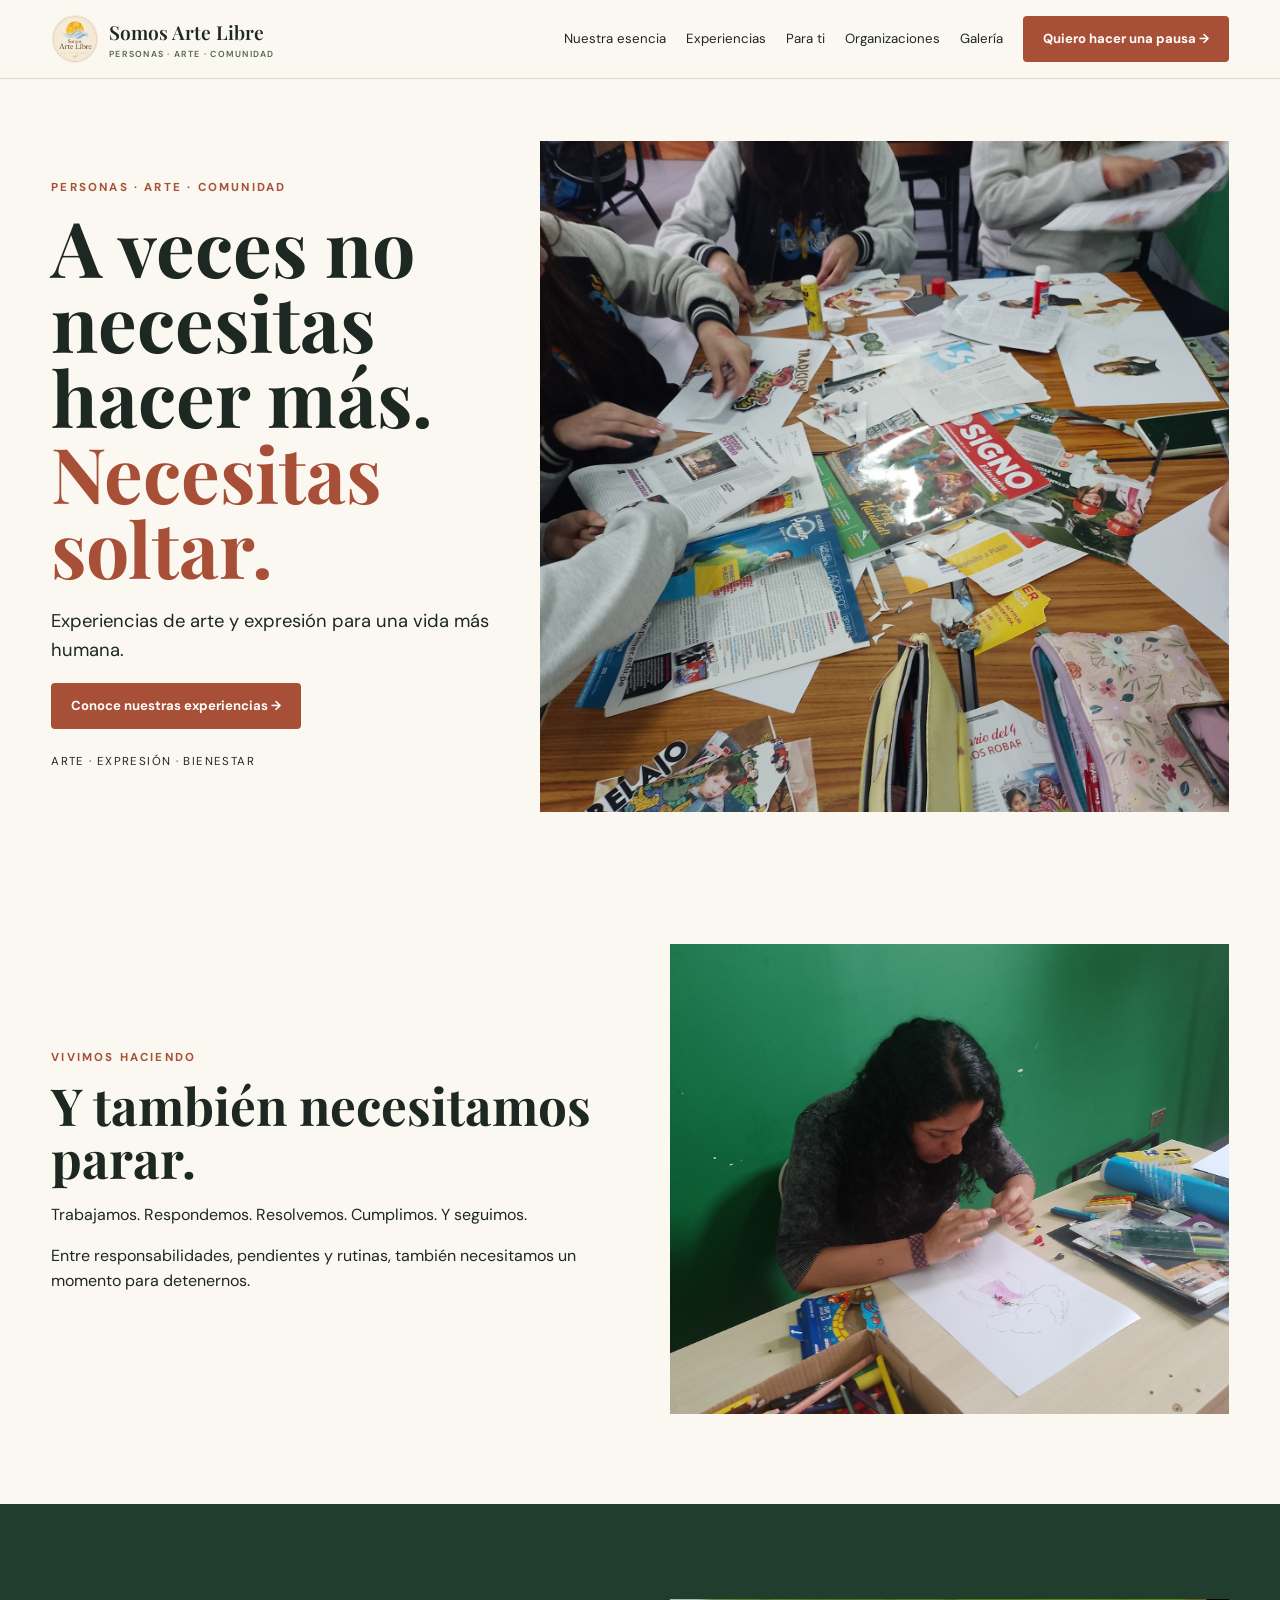
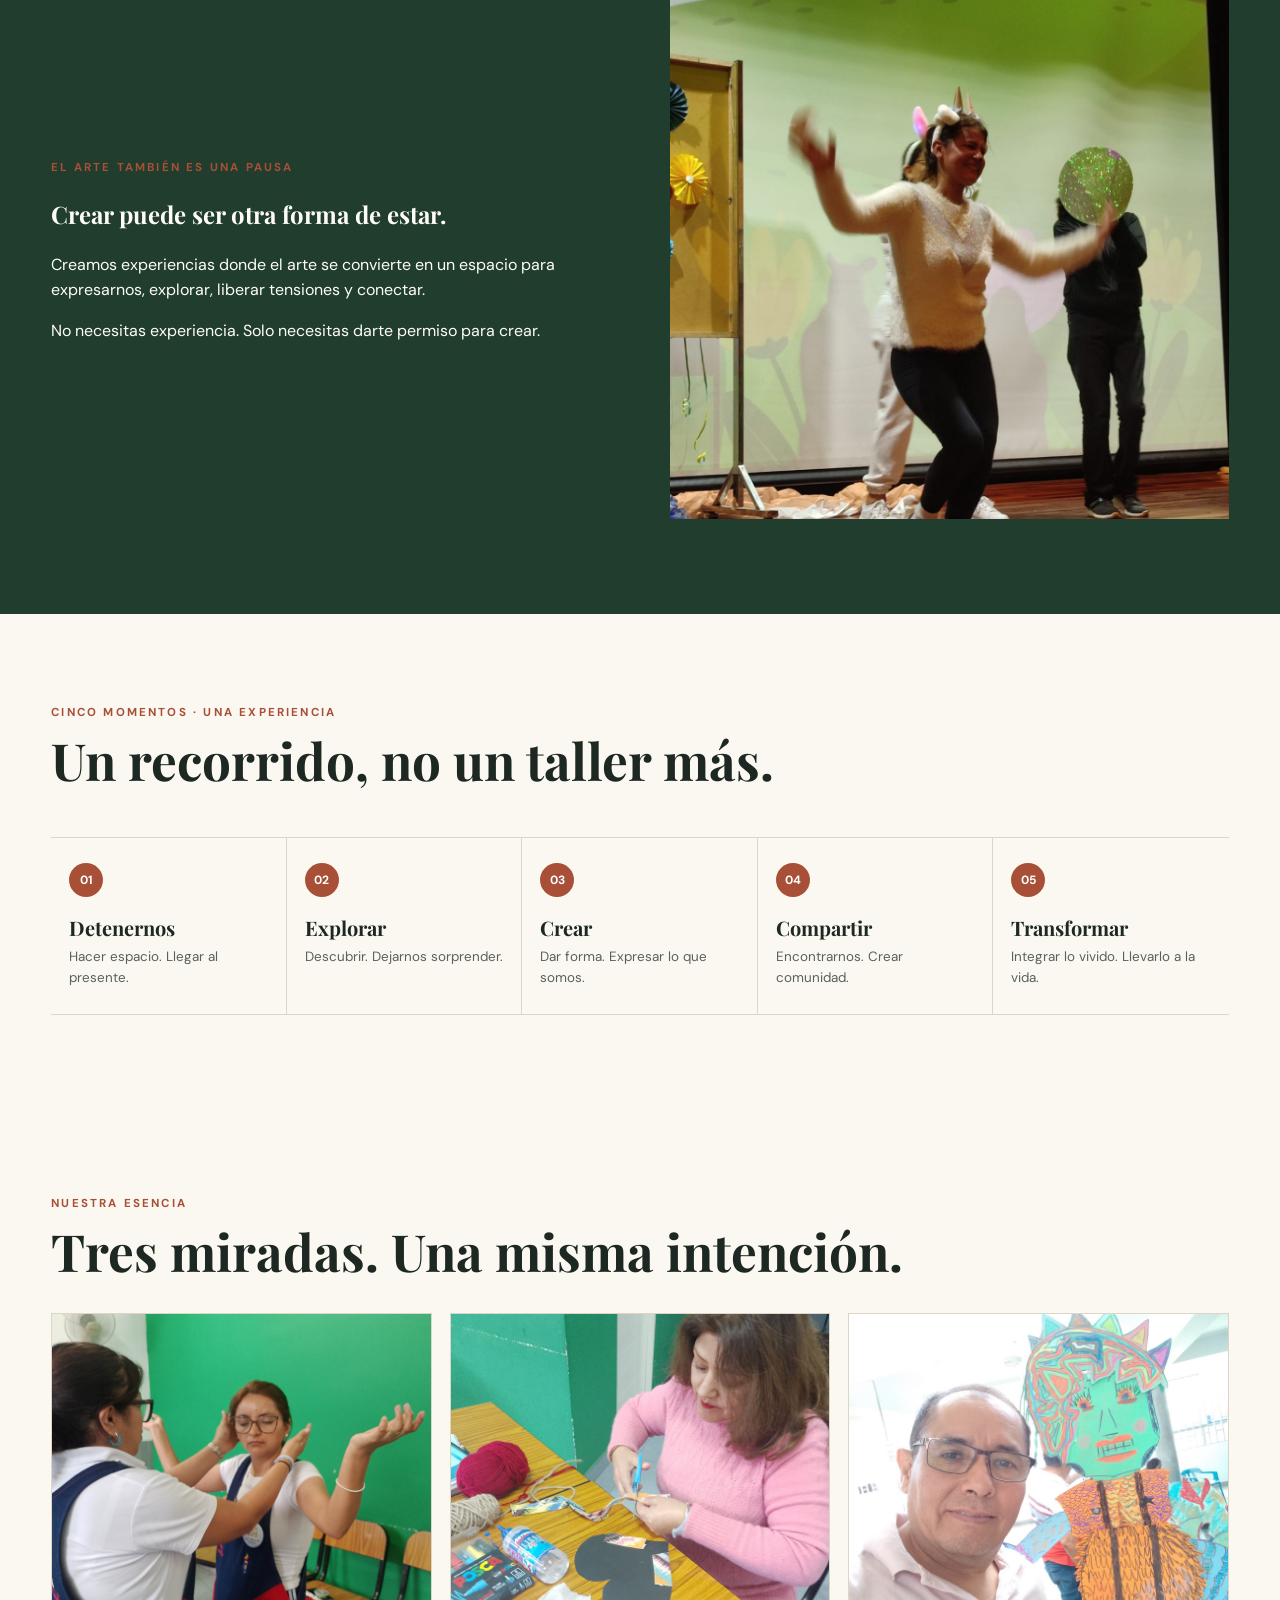
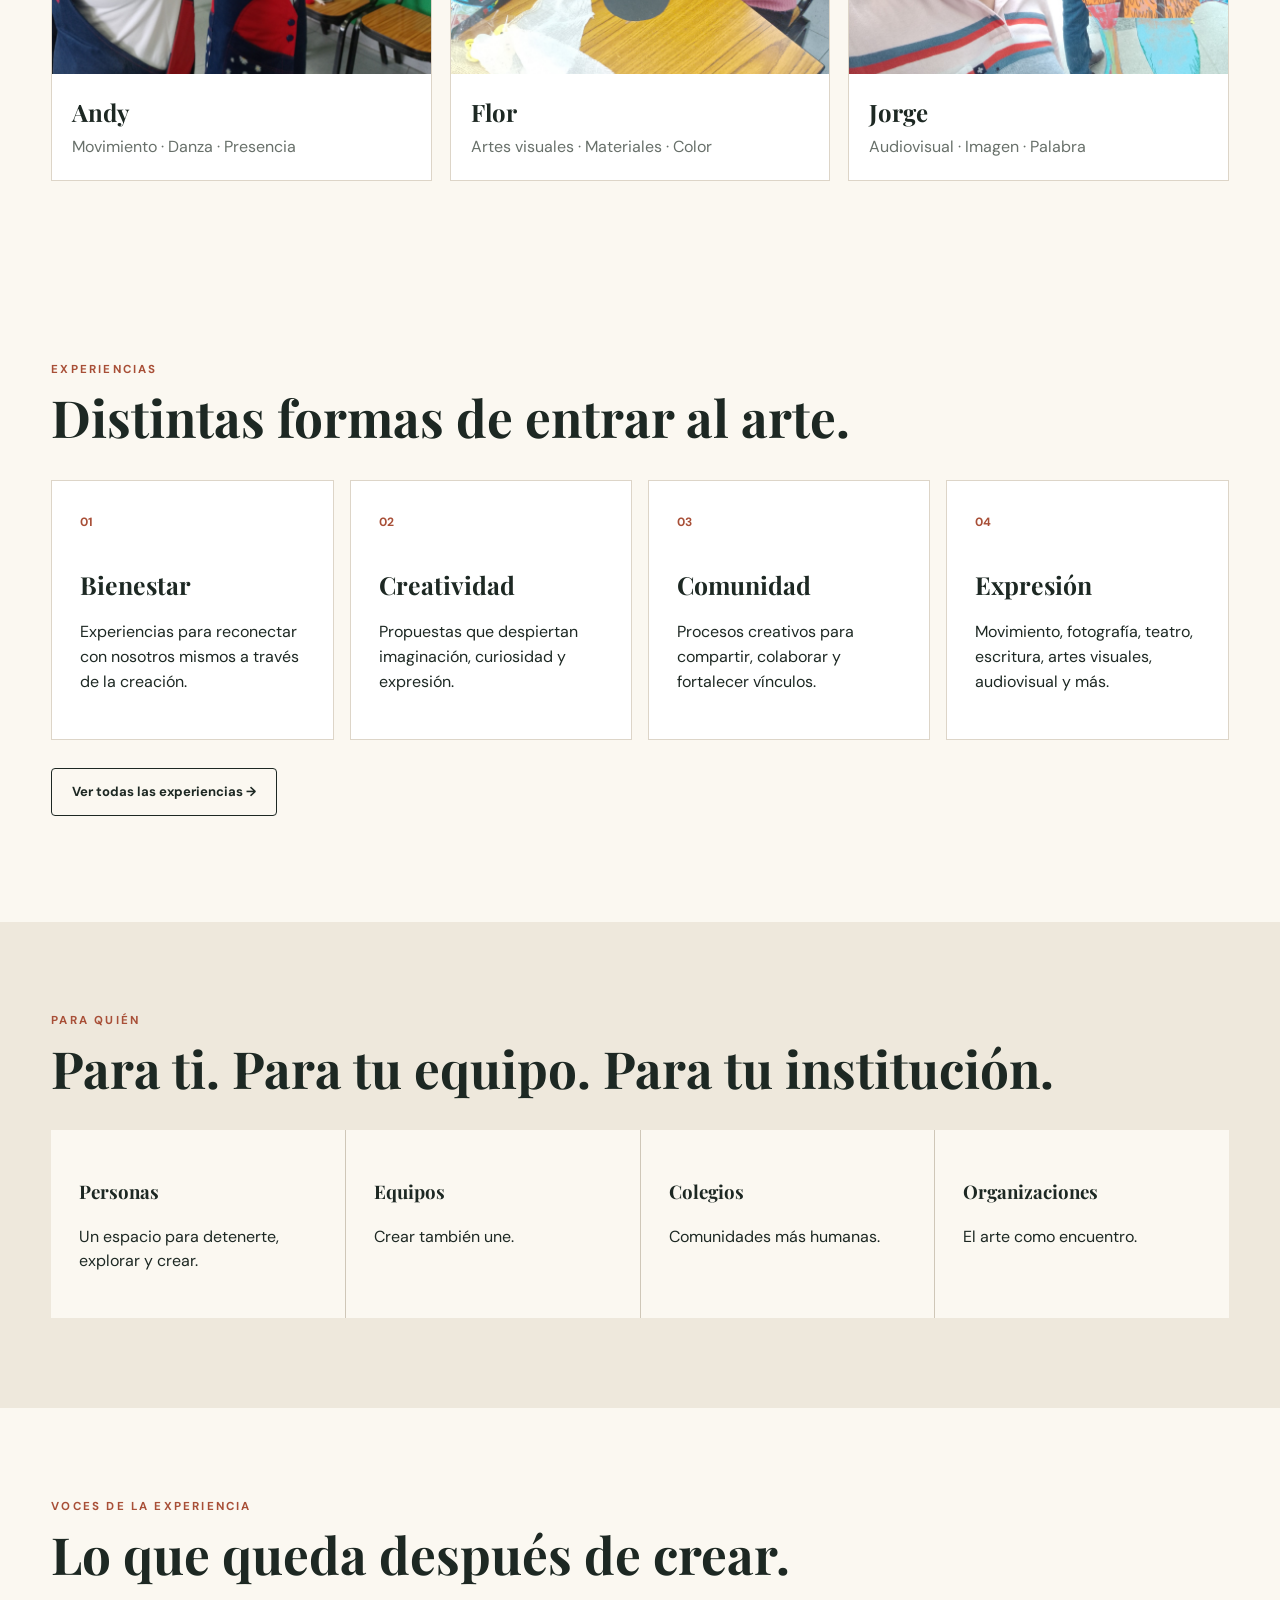
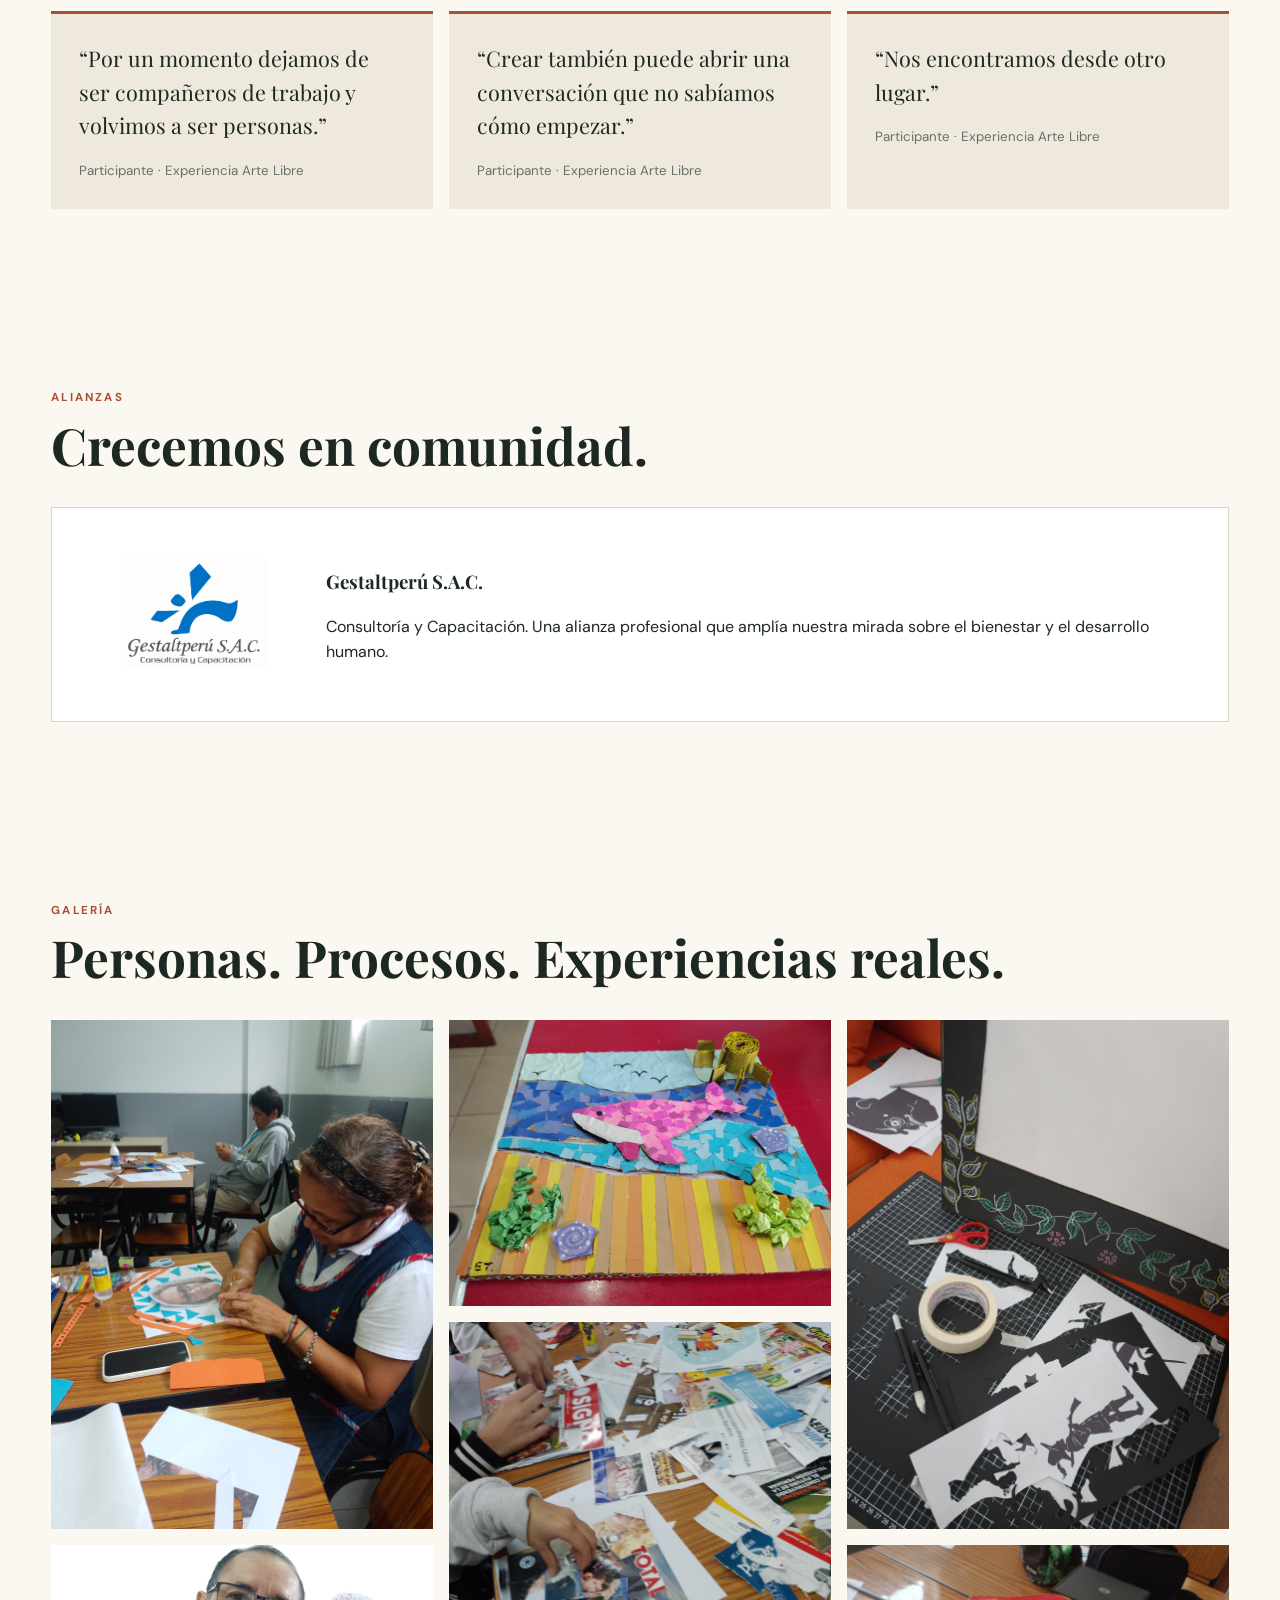
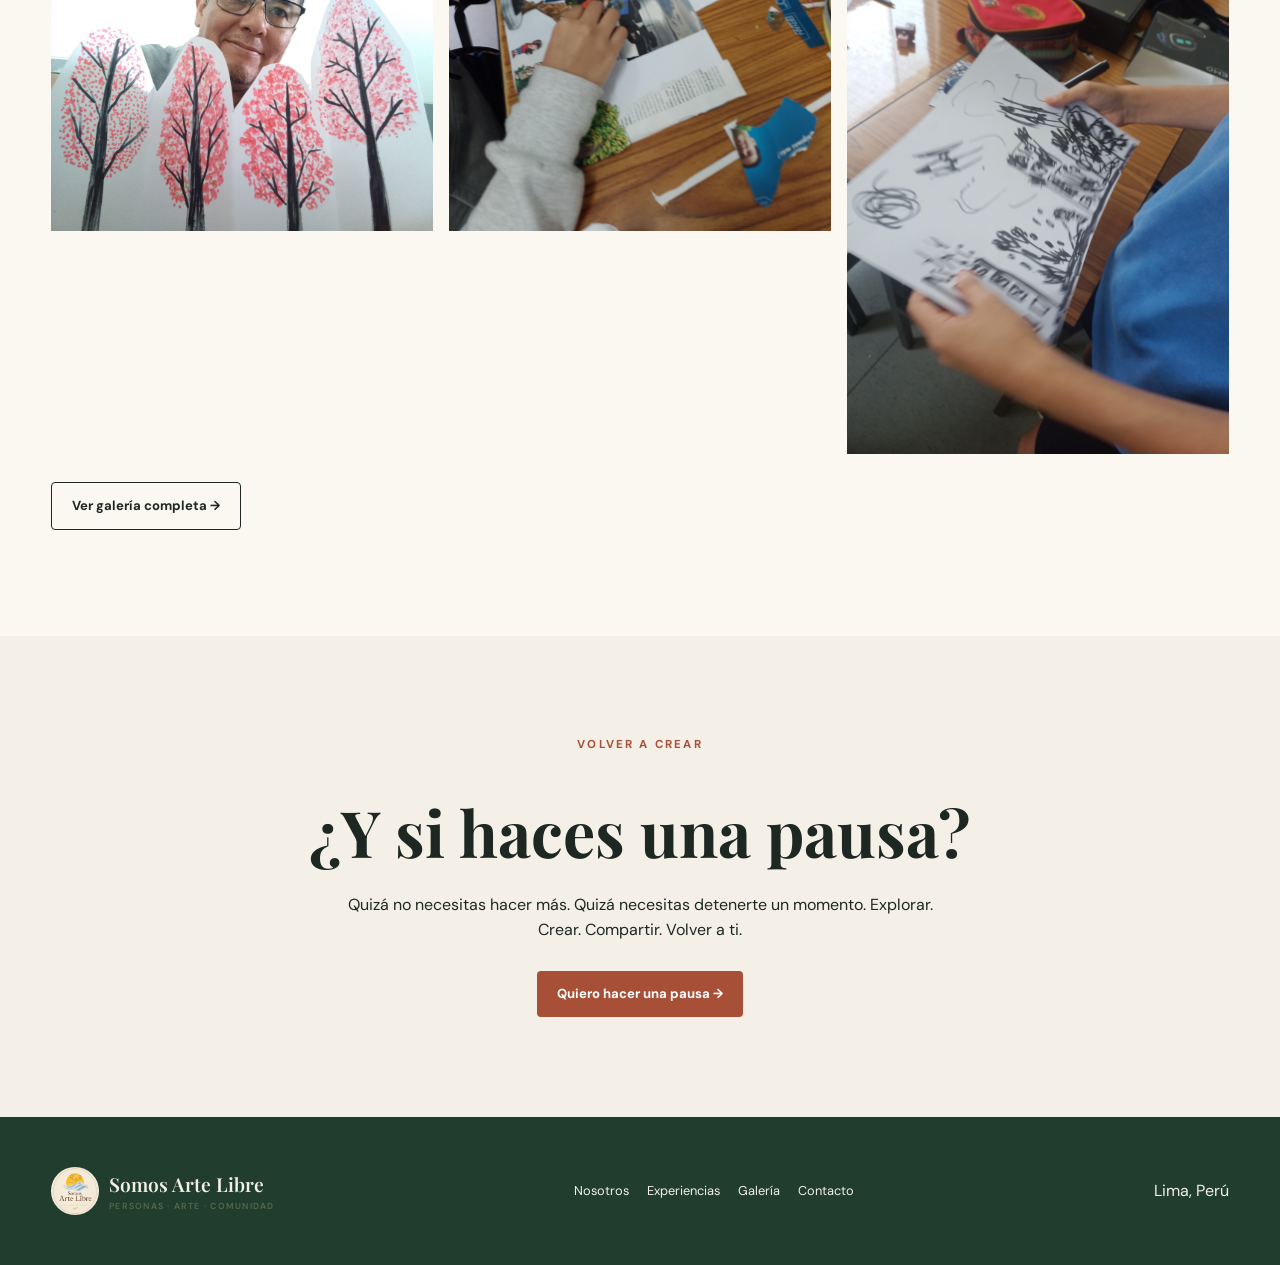
==== index.html @ 95600188 "Add files via upload" ====
<!doctype html><html lang="es"><head><meta charset="utf-8"><meta name="viewport" content="width=device-width,initial-scale=1"><title>Inicio | Somos Arte Libre</title><link rel="stylesheet" href="styles.css"></head><body><header class="site-header"><div class="container nav"><a class="brand" href="index.html"><img src="assets/logo.png" data-image-key="logo"><span>Somos Arte Libre<small>PERSONAS · ARTE · COMUNIDAD</small></span></a><button class="menu" aria-label="Abrir menú">☰</button><nav><a href="nosotros.html">Nuestra esencia</a><a href="experiencias.html">Experiencias</a><a href="para-ti.html">Para ti</a><a href="organizaciones.html">Organizaciones</a><a href="galeria.html">Galería</a><a href="contacto.html" class="btn">Quiero hacer una pausa →</a></nav></div></header><main><section class="hero"><div class="container hero-grid"><div class="hero-copy"><p class="eyebrow">PERSONAS · ARTE · COMUNIDAD</p><h1>A veces no necesitas hacer más.<br><em>Necesitas soltar.</em></h1><p class="lead">Experiencias de arte y expresión para una vida más humana.</p><a class="btn" href="experiencias.html">Conoce nuestras experiencias →</a><p class="micro">ARTE · EXPRESIÓN · BIENESTAR</p></div><div class="hero-photo"><img src="assets/hero.jpg" alt="Personas creando juntas" data-image-key="hero"></div></div></section><section class="section"><div class="container split"><div><p class="eyebrow">VIVIMOS HACIENDO</p><h2>Y también necesitamos parar.</h2><p>Trabajamos. Respondemos. Resolvemos. Cumplimos. Y seguimos.</p><p>Entre responsabilidades, pendientes y rutinas, también necesitamos un momento para detenernos.</p></div><img src="assets/proceso.jpg" alt="Proceso creativo" data-image-key="proceso"></div></section><section class="statement"><div class="container split"><div><p class="eyebrow">EL ARTE TAMBIÉN ES UNA PAUSA</p><h2>Crear puede ser otra forma de estar.</h2><p>Creamos experiencias donde el arte se convierte en un espacio para expresarnos, explorar, liberar tensiones y conectar.</p><p>No necesitas experiencia. Solo necesitas darte permiso para crear.</p></div><img src="assets/movimiento.jpg" alt="Movimiento y expresión" data-image-key="movimiento"></div></section><section class="section"><div class="container"><p class="eyebrow">CINCO MOMENTOS · UNA EXPERIENCIA</p><h2>Un recorrido, no un taller más.</h2><div class="steps"><article class="step"><b>01</b><h3>Detenernos</h3><p>Hacer espacio. Llegar al presente.</p></article><article class="step"><b>02</b><h3>Explorar</h3><p>Descubrir. Dejarnos sorprender.</p></article><article class="step"><b>03</b><h3>Crear</h3><p>Dar forma. Expresar lo que somos.</p></article><article class="step"><b>04</b><h3>Compartir</h3><p>Encontrarnos. Crear comunidad.</p></article><article class="step"><b>05</b><h3>Transformar</h3><p>Integrar lo vivido. Llevarlo a la vida.</p></article></div></div></section><section class="section"><div class="container"><p class="eyebrow">NUESTRA ESENCIA</p><h2>Tres miradas. Una misma intención.</h2><div class="team"><article class="person"><img src="assets/andy.jpg" data-image-key="andy"><div><h3>Andy</h3><p>Movimiento · Danza · Presencia</p></div></article><article class="person"><img src="assets/flor.jpg" data-image-key="flor"><div><h3>Flor</h3><p>Artes visuales · Materiales · Color</p></div></article><article class="person"><img src="assets/jorge.jpg" data-image-key="jorge"><div><h3>Jorge</h3><p>Audiovisual · Imagen · Palabra</p></div></article></div></div></section><section class="section"><div class="container"><p class="eyebrow">EXPERIENCIAS</p><h2>Distintas formas de entrar al arte.</h2><div class="cards"><article class="card"><span>01</span><h3>Bienestar</h3><p>Experiencias para reconectar con nosotros mismos a través de la creación.</p></article><article class="card"><span>02</span><h3>Creatividad</h3><p>Propuestas que despiertan imaginación, curiosidad y expresión.</p></article><article class="card"><span>03</span><h3>Comunidad</h3><p>Procesos creativos para compartir, colaborar y fortalecer vínculos.</p></article><article class="card"><span>04</span><h3>Expresión</h3><p>Movimiento, fotografía, teatro, escritura, artes visuales, audiovisual y más.</p></article></div><p style="margin-top:28px"><a class="btn alt" href="experiencias.html">Ver todas las experiencias →</a></p></div></section><section class="section audiences"><div class="container"><p class="eyebrow">PARA QUIÉN</p><h2>Para ti. Para tu equipo. Para tu institución.</h2><div class="audience-grid"><div class="audience"><h3>Personas</h3><p>Un espacio para detenerte, explorar y crear.</p></div><div class="audience"><h3>Equipos</h3><p>Crear también une.</p></div><div class="audience"><h3>Colegios</h3><p>Comunidades más humanas.</p></div><div class="audience"><h3>Organizaciones</h3><p>El arte como encuentro.</p></div></div></div></section><section class="section"><div class="container"><p class="eyebrow">VOCES DE LA EXPERIENCIA</p><h2>Lo que queda después de crear.</h2><div class="quotes"><div class="quote"><p>“Por un momento dejamos de ser compañeros de trabajo y volvimos a ser personas.”</p><small>Participante · Experiencia Arte Libre</small></div><div class="quote"><p>“Crear también puede abrir una conversación que no sabíamos cómo empezar.”</p><small>Participante · Experiencia Arte Libre</small></div><div class="quote"><p>“Nos encontramos desde otro lugar.”</p><small>Participante · Experiencia Arte Libre</small></div></div></div></section><section class="section"><div class="container"><p class="eyebrow">ALIANZAS</p><h2>Crecemos en comunidad.</h2><div class="alliance"><img src="assets/gestaltperu.png" data-image-key="gestaltperu"><div><h3>Gestaltperú S.A.C.</h3><p>Consultoría y Capacitación. Una alianza profesional que amplía nuestra mirada sobre el bienestar y el desarrollo humano.</p></div></div></div></section><section class="section"><div class="container"><p class="eyebrow">GALERÍA</p><h2>Personas. Procesos. Experiencias reales.</h2><div class="gallery-grid"><figure><img data-gallery src="assets/grupo.jpg" alt="Experiencia Arte Libre" data-image-key="grupo"></figure><figure><img data-gallery src="assets/obra-arboles.jpg" alt="Experiencia Arte Libre" data-image-key="obra-arboles"></figure><figure><img data-gallery src="assets/obra-paisaje.jpg" alt="Experiencia Arte Libre" data-image-key="obra-paisaje"></figure><figure><img data-gallery src="assets/collage.jpg" alt="Experiencia Arte Libre" data-image-key="collage"></figure><figure><img data-gallery src="assets/sombras.jpg" alt="Experiencia Arte Libre" data-image-key="sombras"></figure><figure><img data-gallery src="assets/proceso-2.jpg" alt="Experiencia Arte Libre" data-image-key="proceso-2"></figure></div><p style="margin-top:28px"><a class="btn alt" href="galeria.html">Ver galería completa →</a></p></div></section><section class="contact"><div class="container"><p class="eyebrow">VOLVER A CREAR</p><h2>¿Y si haces una pausa?</h2><p>Quizá no necesitas hacer más. Quizá necesitas detenerte un momento. Explorar. Crear. Compartir. Volver a ti.</p><a class="btn" href="contacto.html">Quiero hacer una pausa →</a></div></section></main><footer class="site-footer"><div class="container footer-grid"><div class="brand"><img src="assets/logo.png" data-image-key="logo"><span>Somos Arte Libre<small>PERSONAS · ARTE · COMUNIDAD</small></span></div><div class="footer-links"><a href="nosotros.html">Nosotros</a><a href="experiencias.html">Experiencias</a><a href="galeria.html">Galería</a><a href="contacto.html">Contacto</a></div><div>Lima, Perú</div></div></footer><div class="modal"><button class="close">×</button><img src="" alt="Imagen ampliada"></div><script src="script.js"></script></body></html>
---- styles.css ----
@import url("https://fonts.googleapis.com/css2?family=DM+Sans:wght@400;500;600;700&family=Playfair+Display:wght@500;600;700&display=swap");:root{--cream:#f5f0e7;--paper:#fbf8f1;--ink:#1d2823;--olive:#203d2d;--olive2:#53684d;--terracotta:#a84f37;--line:#ddd5c8;--white:#fffdf8}*{box-sizing:border-box}html{scroll-behavior:smooth}body{margin:0;background:var(--paper);color:var(--ink);font-family:'DM Sans',sans-serif;line-height:1.55}img{max-width:100%;display:block}a{text-decoration:none;color:inherit}.container{width:min(1180px,92%);margin:auto}h1,h2,h3{font-family:'Playfair Display',serif}.eyebrow{font-size:.72rem;letter-spacing:.19em;font-weight:700;text-transform:uppercase;color:var(--terracotta);margin:0 0 12px}.btn{display:inline-flex;align-items:center;gap:10px;background:var(--terracotta);color:white;padding:13px 20px;border-radius:4px;font-weight:700;font-size:.82rem}.btn.alt{background:transparent;color:var(--ink);border:1px solid var(--ink)}.site-header{position:sticky;top:0;z-index:20;background:rgba(251,248,241,.95);backdrop-filter:blur(12px);border-bottom:1px solid var(--line)}.nav{min-height:78px;display:flex;align-items:center;justify-content:space-between}.brand{display:flex;align-items:center;gap:10px;font-family:'Playfair Display',serif;font-size:1.2rem;font-weight:600}.brand img{width:48px;height:48px;object-fit:contain;border-radius:50%}.brand small{display:block;font:600 .55rem 'DM Sans';letter-spacing:.14em;color:var(--olive2)}nav{display:flex;gap:20px;align-items:center;font-size:.83rem}nav a:hover{color:var(--terracotta)}.menu{display:none;background:none;border:0;font-size:1.6rem}.hero{padding:62px 0 42px}.hero-grid{display:grid;grid-template-columns:.9fr 1.35fr;gap:30px;align-items:stretch}.hero-copy{padding:38px 20px 30px 0}.hero h1{font-size:clamp(3rem,6vw,5.2rem);line-height:.98;margin:0 0 22px}.hero h1 em{color:var(--terracotta);font-style:normal}.lead{font-size:1.15rem;max-width:540px}.hero-photo{min-height:560px;overflow:hidden}.hero-photo img{width:100%;height:100%;object-fit:cover}.micro{margin-top:24px;font-size:.72rem;letter-spacing:.12em}.section{padding:90px 0}.split{display:grid;grid-template-columns:1fr 1fr;gap:60px;align-items:center}.split img{width:100%;height:470px;object-fit:cover}.section h2,.page-hero h1{font-size:clamp(2.4rem,4vw,4.2rem);line-height:1.04;margin:0 0 18px}.statement{background:var(--olive);color:var(--white);padding:95px 0}.statement img{height:520px}.steps{display:grid;grid-template-columns:repeat(5,1fr);border-top:1px solid var(--line);border-bottom:1px solid var(--line);margin-top:50px}.step{padding:25px 18px;border-right:1px solid var(--line)}.step:last-child{border-right:0}.step b{display:inline-grid;place-items:center;width:34px;height:34px;border-radius:50%;background:var(--terracotta);color:#fff;font-size:.75rem}.step h3{margin:15px 0 4px;font-size:1.25rem}.step p{font-size:.84rem;margin:0;color:#58615b}.cards{display:grid;grid-template-columns:repeat(4,1fr);gap:16px;margin-top:36px}.card{background:#fff;border:1px solid var(--line);padding:28px;min-height:220px}.card span{color:var(--terracotta);font-weight:700;font-size:.75rem}.card h3{font-size:1.55rem;margin:32px 0 10px}.audiences{background:#eee8dc}.audience-grid{display:grid;grid-template-columns:repeat(4,1fr);gap:1px;background:#cfc7b8;margin-top:35px}.audience{background:var(--paper);padding:28px}.team{display:grid;grid-template-columns:repeat(3,1fr);gap:18px;margin-top:35px}.person{background:white;border:1px solid var(--line)}.person img{height:360px;width:100%;object-fit:cover}.person div{padding:20px}.person h3{margin:0;font-size:1.5rem}.person p{margin:4px 0 0;color:#68706a}.gallery-grid{columns:3 280px;column-gap:16px;margin-top:35px}.gallery-grid figure{break-inside:avoid;margin:0 0 16px;cursor:pointer}.gallery-grid img{width:100%}.quotes{display:grid;grid-template-columns:repeat(3,1fr);gap:16px;margin-top:30px}.quote{padding:28px;background:#efe8dc;border-top:3px solid var(--terracotta)}.quote p{font-family:'Playfair Display';font-size:1.35rem;margin:0}.quote small{display:block;margin-top:18px;color:#68706a}.alliance{background:white;border:1px solid var(--line);padding:40px;margin-top:35px;display:flex;align-items:center;gap:30px}.alliance img{width:210px;max-height:110px;object-fit:contain}.contact{padding:100px 0;text-align:center;background:var(--cream)}.contact h2{font-size:clamp(2.6rem,5vw,4.5rem);margin:0 0 12px}.contact p{max-width:600px;margin:0 auto 28px}.site-footer{background:var(--olive);color:#f4f0e6;padding:50px 0}.footer-grid{display:flex;justify-content:space-between;gap:30px;align-items:center}.footer-links{display:flex;gap:18px;font-size:.8rem}.page-hero{padding:90px 0 65px;background:var(--cream)}.page-hero h1{max-width:900px}.copy{max-width:820px}.copy p{font-size:1.06rem}.form{display:grid;gap:15px;max-width:650px;margin-top:30px}.form input,.form textarea,.form select{width:100%;padding:14px;border:1px solid #cfc7b8;background:#fff;font:inherit}.form textarea{min-height:150px}.note{font-size:.78rem;color:#6d746e}.modal{position:fixed;inset:0;background:rgba(0,0,0,.82);display:none;place-items:center;z-index:50;padding:25px}.modal.open{display:grid}.modal img{max-height:88vh;max-width:90vw}.close{position:absolute;top:20px;right:25px;background:white;border:0;border-radius:50%;width:42px;height:42px;font-size:1.4rem;cursor:pointer}.mobile-open{display:flex!important;position:absolute;top:78px;left:0;right:0;background:var(--paper);padding:20px;flex-direction:column;align-items:flex-start;border-bottom:1px solid var(--line)}@media(max-width:900px){nav{display:none}.menu{display:block}.hero-grid,.split{grid-template-columns:1fr}.hero-photo{min-height:420px}.steps,.cards,.audience-grid,.team,.quotes{grid-template-columns:1fr 1fr}.step{border-bottom:1px solid var(--line)}.footer-grid{flex-direction:column;align-items:flex-start}}@media(max-width:600px){.nav{min-height:68px}.brand{font-size:1rem}.brand img{width:40px;height:40px}.hero{padding-top:30px}.hero h1{font-size:3.1rem}.hero-photo{min-height:330px}.section{padding:65px 0}.steps,.cards,.audience-grid,.team,.quotes{grid-template-columns:1fr}.split img,.statement img{height:340px}.alliance{flex-direction:column;align-items:flex-start}.footer-links{flex-wrap:wrap}}
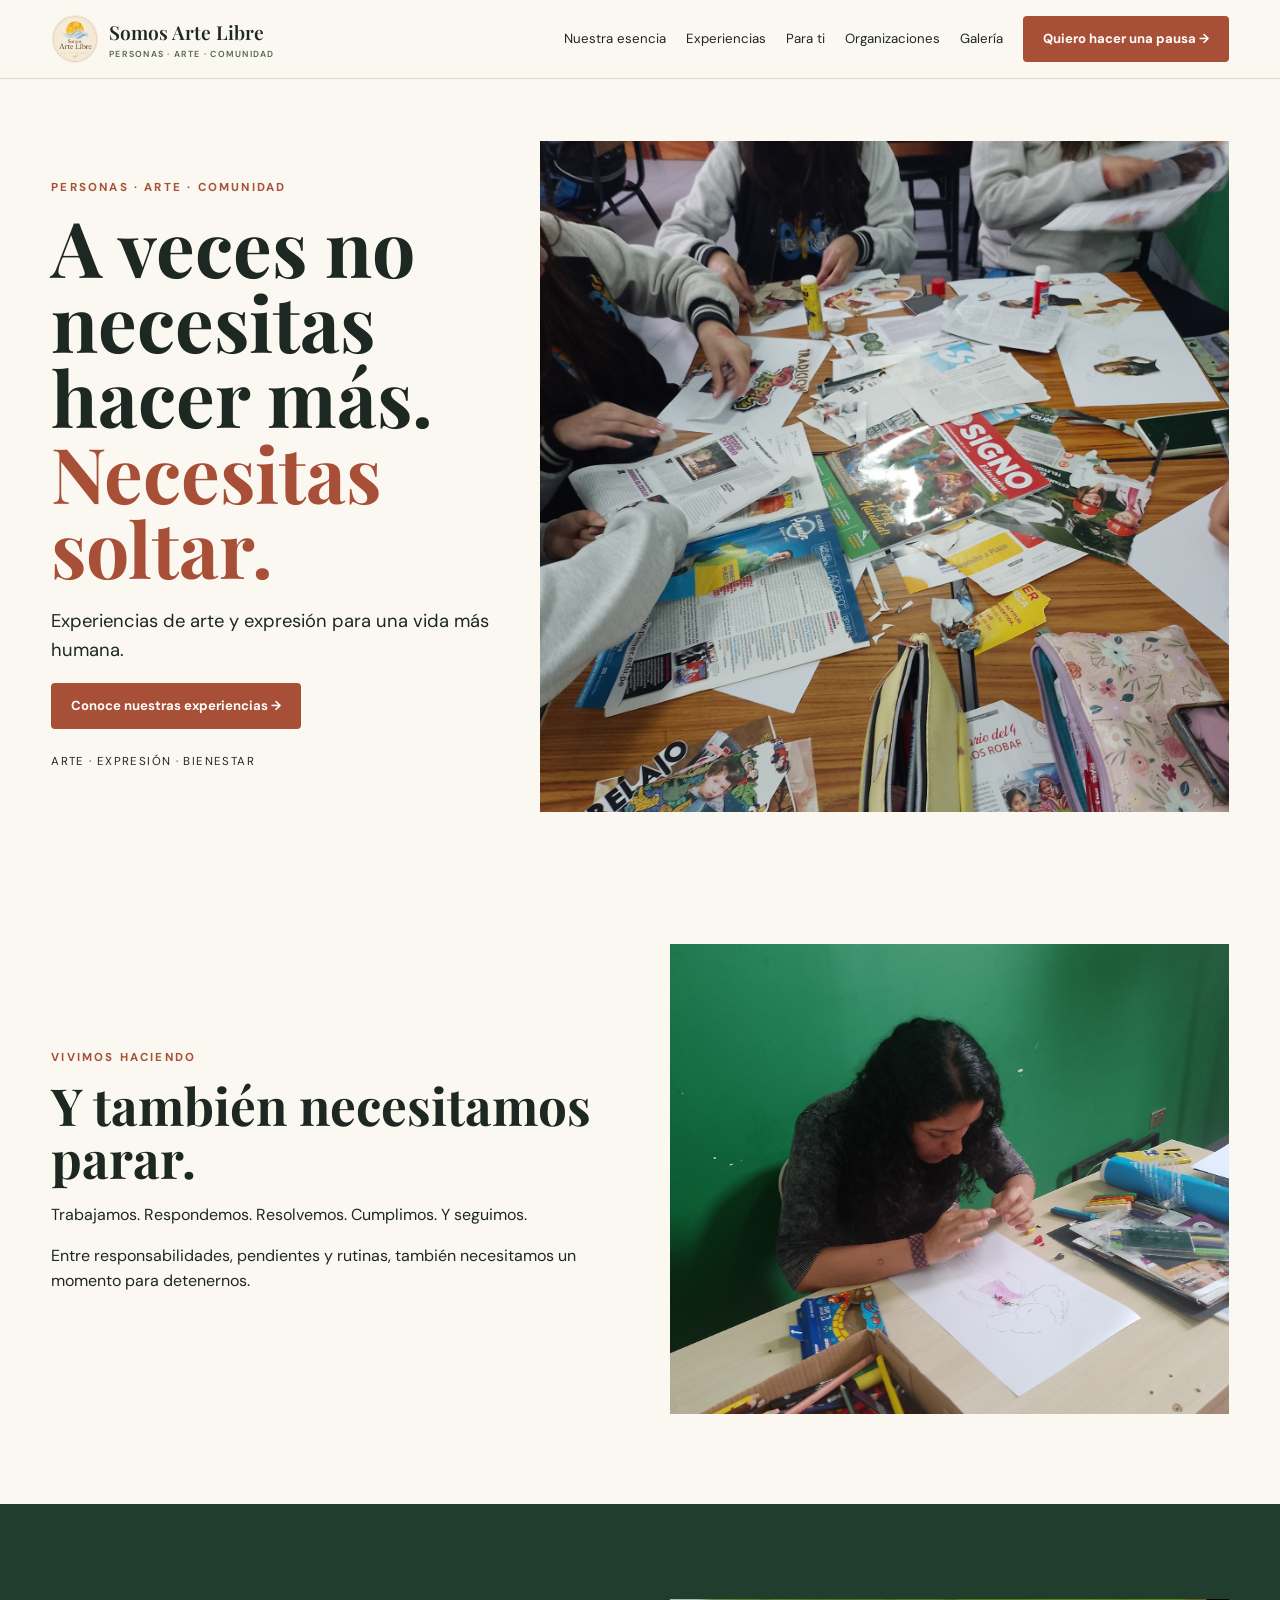
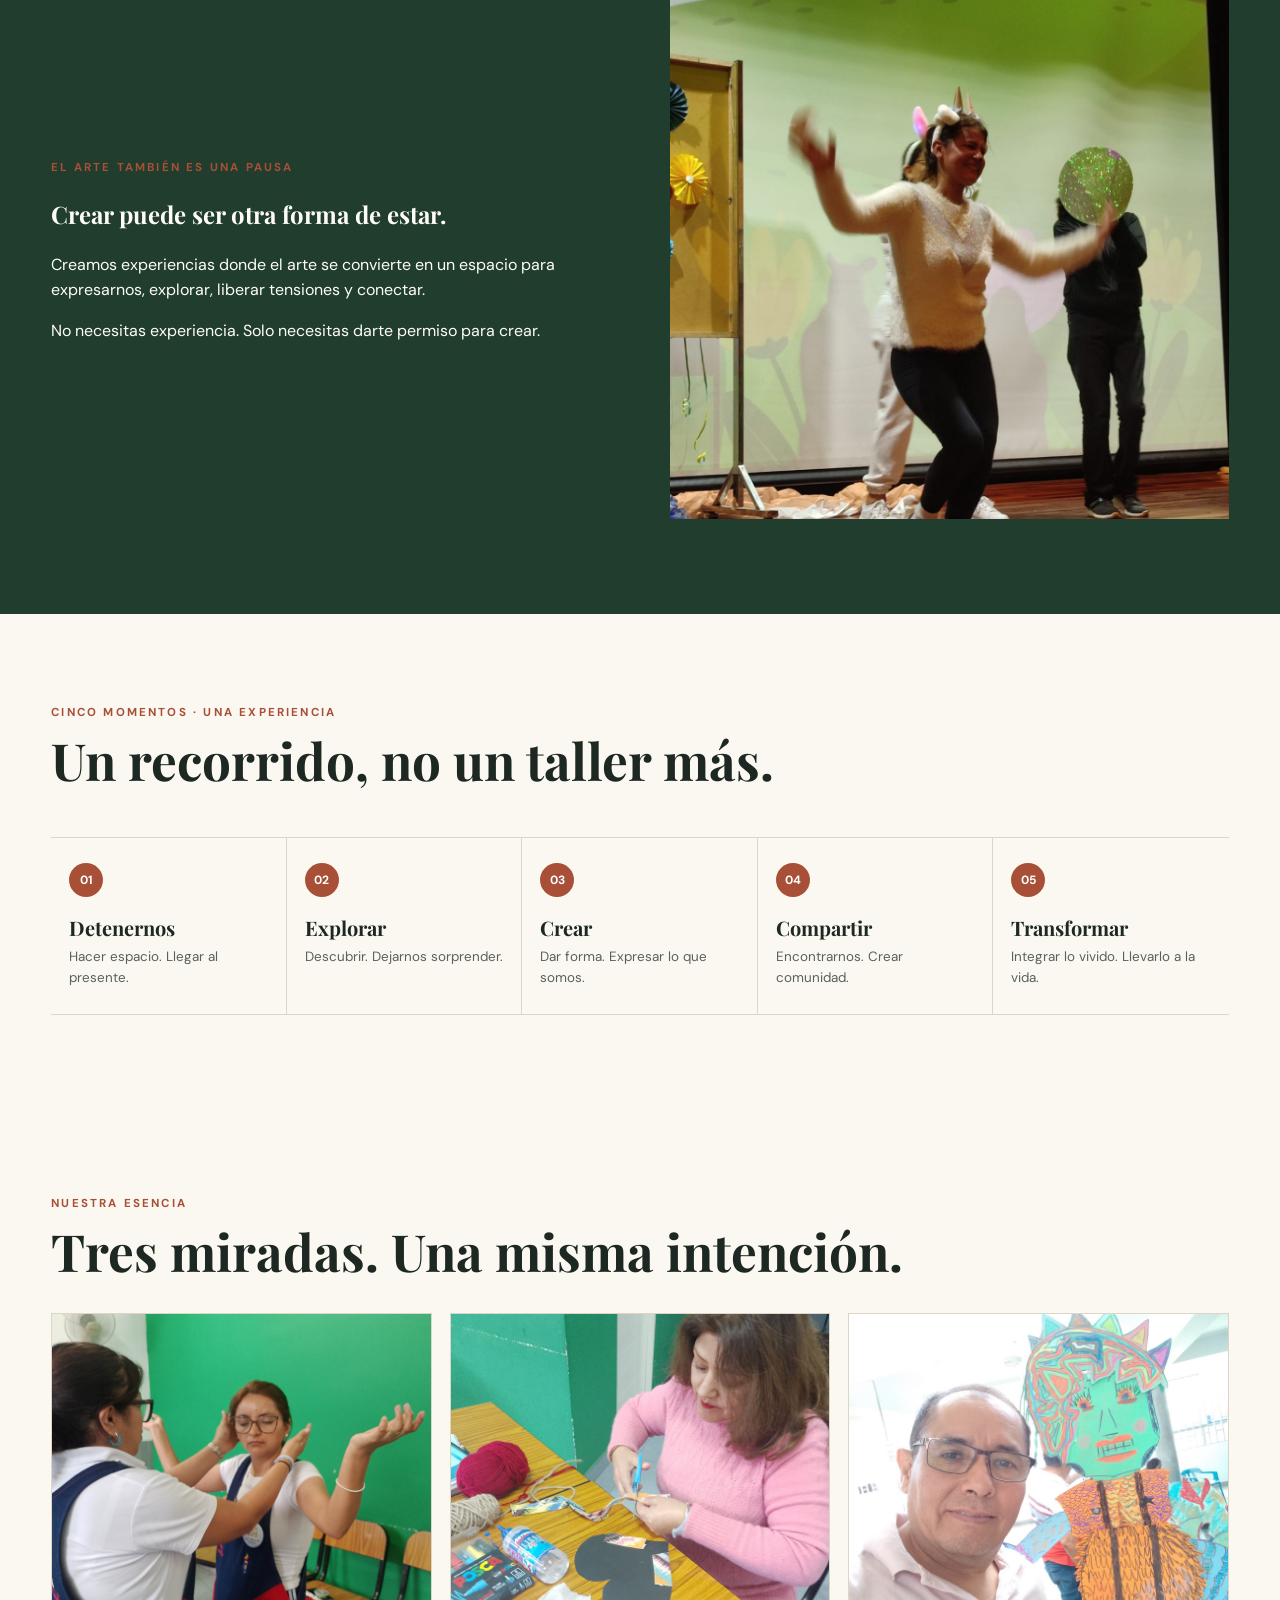
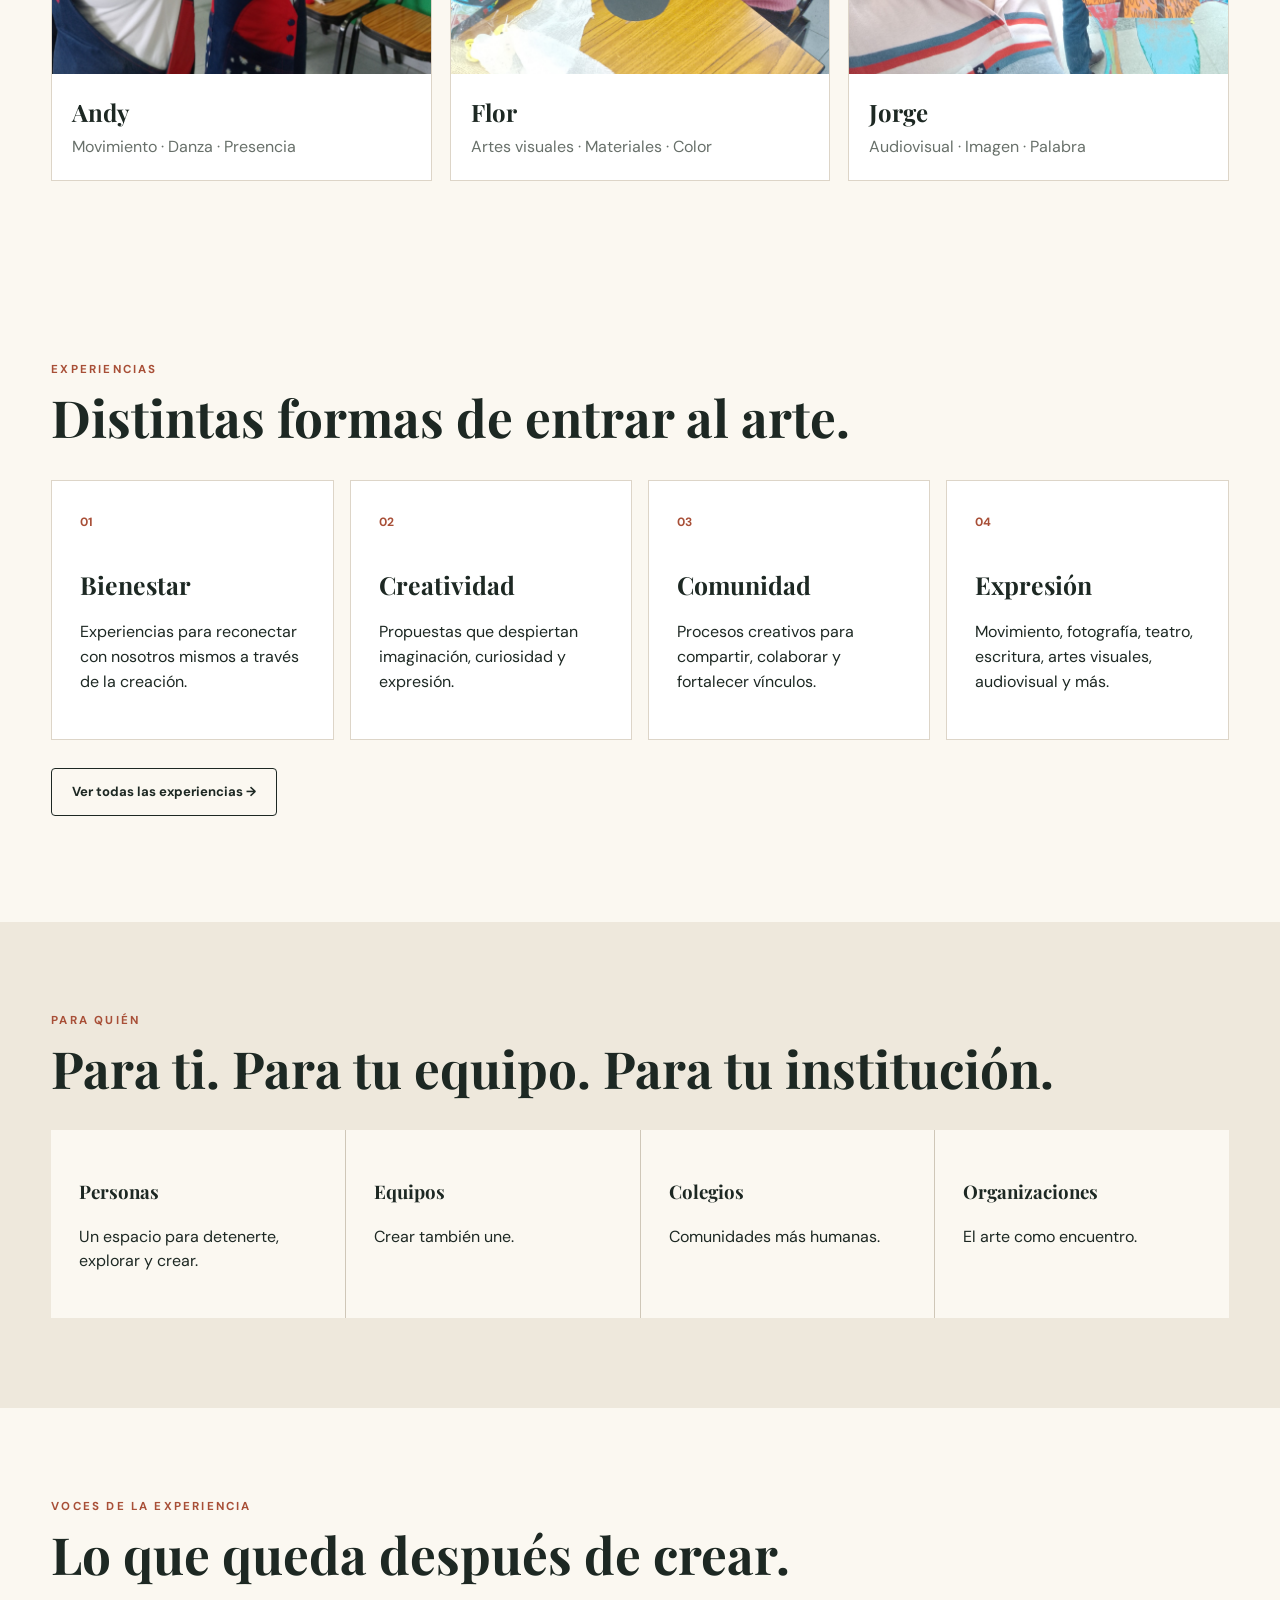
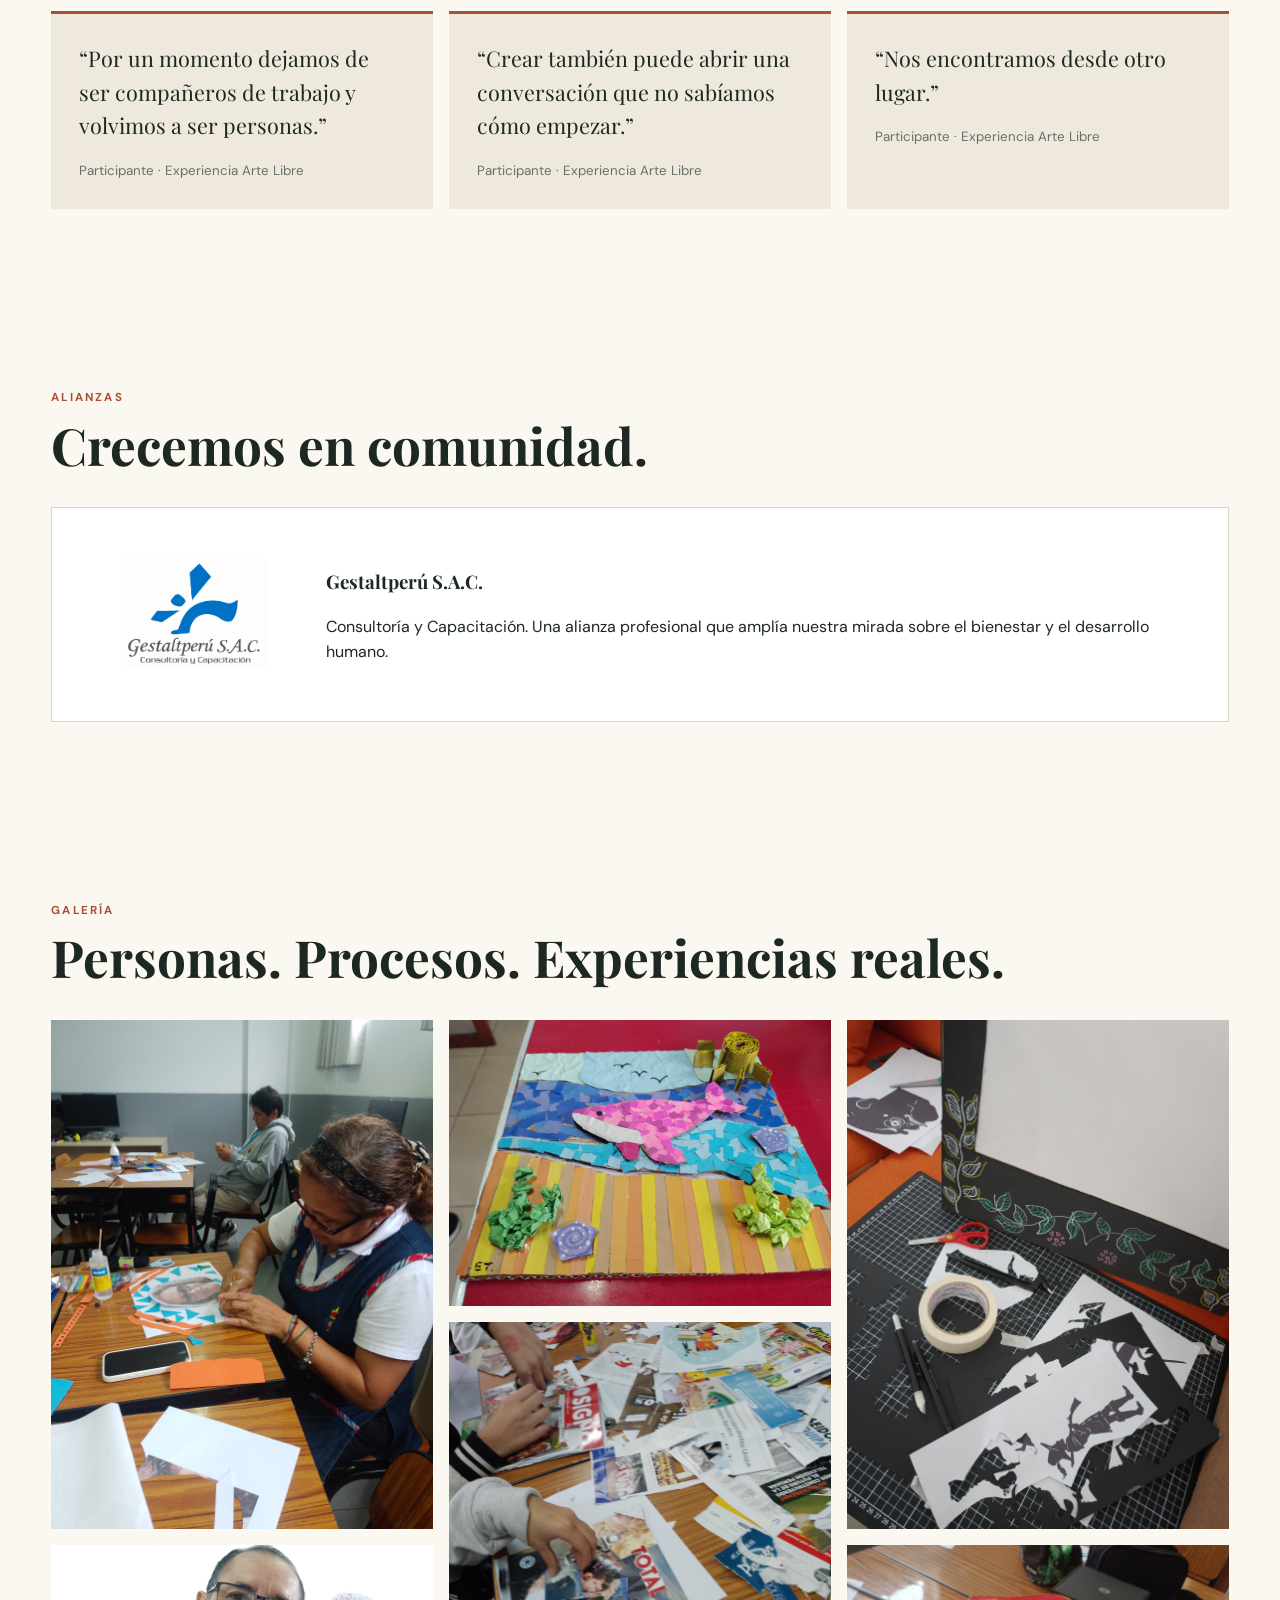
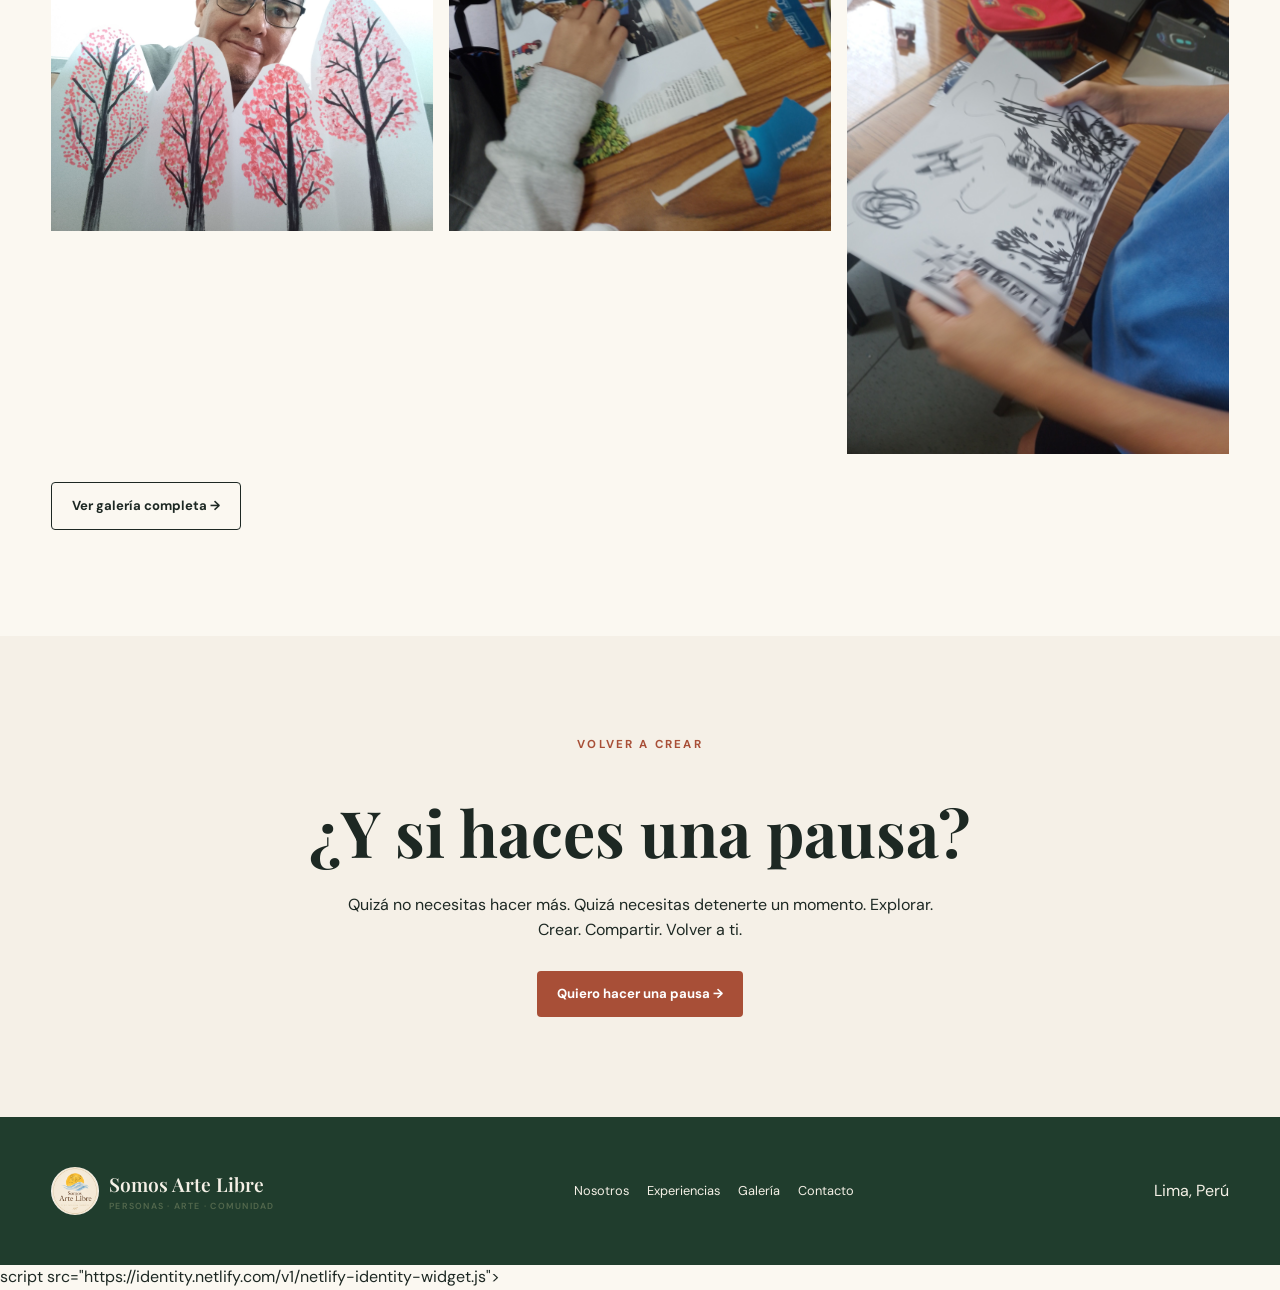
==== commit a7bcc531: "Fix HTML formatting and add Netlify identity script" ====
--- a/index.html
+++ b/index.html
@@ -1 +1 @@
-<!doctype html><html lang="es"><head><meta charset="utf-8"><meta name="viewport" content="width=device-width,initial-scale=1"><title>Inicio | Somos Arte Libre</title><link rel="stylesheet" href="styles.css"></head><body><header class="site-header"><div class="container nav"><a class="brand" href="index.html"><img src="assets/logo.png" data-image-key="logo"><span>Somos Arte Libre<small>PERSONAS · ARTE · COMUNIDAD</small></span></a><button class="menu" aria-label="Abrir menú">☰</button><nav><a href="nosotros.html">Nuestra esencia</a><a href="experiencias.html">Experiencias</a><a href="para-ti.html">Para ti</a><a href="organizaciones.html">Organizaciones</a><a href="galeria.html">Galería</a><a href="contacto.html" class="btn">Quiero hacer una pausa →</a></nav></div></header><main><section class="hero"><div class="container hero-grid"><div class="hero-copy"><p class="eyebrow">PERSONAS · ARTE · COMUNIDAD</p><h1>A veces no necesitas hacer más.<br><em>Necesitas soltar.</em></h1><p class="lead">Experiencias de arte y expresión para una vida más humana.</p><a class="btn" href="experiencias.html">Conoce nuestras experiencias →</a><p class="micro">ARTE · EXPRESIÓN · BIENESTAR</p></div><div class="hero-photo"><img src="assets/hero.jpg" alt="Personas creando juntas" data-image-key="hero"></div></div></section><section class="section"><div class="container split"><div><p class="eyebrow">VIVIMOS HACIENDO</p><h2>Y también necesitamos parar.</h2><p>Trabajamos. Respondemos. Resolvemos. Cumplimos. Y seguimos.</p><p>Entre responsabilidades, pendientes y rutinas, también necesitamos un momento para detenernos.</p></div><img src="assets/proceso.jpg" alt="Proceso creativo" data-image-key="proceso"></div></section><section class="statement"><div class="container split"><div><p class="eyebrow">EL ARTE TAMBIÉN ES UNA PAUSA</p><h2>Crear puede ser otra forma de estar.</h2><p>Creamos experiencias donde el arte se convierte en un espacio para expresarnos, explorar, liberar tensiones y conectar.</p><p>No necesitas experiencia. Solo necesitas darte permiso para crear.</p></div><img src="assets/movimiento.jpg" alt="Movimiento y expresión" data-image-key="movimiento"></div></section><section class="section"><div class="container"><p class="eyebrow">CINCO MOMENTOS · UNA EXPERIENCIA</p><h2>Un recorrido, no un taller más.</h2><div class="steps"><article class="step"><b>01</b><h3>Detenernos</h3><p>Hacer espacio. Llegar al presente.</p></article><article class="step"><b>02</b><h3>Explorar</h3><p>Descubrir. Dejarnos sorprender.</p></article><article class="step"><b>03</b><h3>Crear</h3><p>Dar forma. Expresar lo que somos.</p></article><article class="step"><b>04</b><h3>Compartir</h3><p>Encontrarnos. Crear comunidad.</p></article><article class="step"><b>05</b><h3>Transformar</h3><p>Integrar lo vivido. Llevarlo a la vida.</p></article></div></div></section><section class="section"><div class="container"><p class="eyebrow">NUESTRA ESENCIA</p><h2>Tres miradas. Una misma intención.</h2><div class="team"><article class="person"><img src="assets/andy.jpg" data-image-key="andy"><div><h3>Andy</h3><p>Movimiento · Danza · Presencia</p></div></article><article class="person"><img src="assets/flor.jpg" data-image-key="flor"><div><h3>Flor</h3><p>Artes visuales · Materiales · Color</p></div></article><article class="person"><img src="assets/jorge.jpg" data-image-key="jorge"><div><h3>Jorge</h3><p>Audiovisual · Imagen · Palabra</p></div></article></div></div></section><section class="section"><div class="container"><p class="eyebrow">EXPERIENCIAS</p><h2>Distintas formas de entrar al arte.</h2><div class="cards"><article class="card"><span>01</span><h3>Bienestar</h3><p>Experiencias para reconectar con nosotros mismos a través de la creación.</p></article><article class="card"><span>02</span><h3>Creatividad</h3><p>Propuestas que despiertan imaginación, curiosidad y expresión.</p></article><article class="card"><span>03</span><h3>Comunidad</h3><p>Procesos creativos para compartir, colaborar y fortalecer vínculos.</p></article><article class="card"><span>04</span><h3>Expresión</h3><p>Movimiento, fotografía, teatro, escritura, artes visuales, audiovisual y más.</p></article></div><p style="margin-top:28px"><a class="btn alt" href="experiencias.html">Ver todas las experiencias →</a></p></div></section><section class="section audiences"><div class="container"><p class="eyebrow">PARA QUIÉN</p><h2>Para ti. Para tu equipo. Para tu institución.</h2><div class="audience-grid"><div class="audience"><h3>Personas</h3><p>Un espacio para detenerte, explorar y crear.</p></div><div class="audience"><h3>Equipos</h3><p>Crear también une.</p></div><div class="audience"><h3>Colegios</h3><p>Comunidades más humanas.</p></div><div class="audience"><h3>Organizaciones</h3><p>El arte como encuentro.</p></div></div></div></section><section class="section"><div class="container"><p class="eyebrow">VOCES DE LA EXPERIENCIA</p><h2>Lo que queda después de crear.</h2><div class="quotes"><div class="quote"><p>“Por un momento dejamos de ser compañeros de trabajo y volvimos a ser personas.”</p><small>Participante · Experiencia Arte Libre</small></div><div class="quote"><p>“Crear también puede abrir una conversación que no sabíamos cómo empezar.”</p><small>Participante · Experiencia Arte Libre</small></div><div class="quote"><p>“Nos encontramos desde otro lugar.”</p><small>Participante · Experiencia Arte Libre</small></div></div></div></section><section class="section"><div class="container"><p class="eyebrow">ALIANZAS</p><h2>Crecemos en comunidad.</h2><div class="alliance"><img src="assets/gestaltperu.png" data-image-key="gestaltperu"><div><h3>Gestaltperú S.A.C.</h3><p>Consultoría y Capacitación. Una alianza profesional que amplía nuestra mirada sobre el bienestar y el desarrollo humano.</p></div></div></div></section><section class="section"><div class="container"><p class="eyebrow">GALERÍA</p><h2>Personas. Procesos. Experiencias reales.</h2><div class="gallery-grid"><figure><img data-gallery src="assets/grupo.jpg" alt="Experiencia Arte Libre" data-image-key="grupo"></figure><figure><img data-gallery src="assets/obra-arboles.jpg" alt="Experiencia Arte Libre" data-image-key="obra-arboles"></figure><figure><img data-gallery src="assets/obra-paisaje.jpg" alt="Experiencia Arte Libre" data-image-key="obra-paisaje"></figure><figure><img data-gallery src="assets/collage.jpg" alt="Experiencia Arte Libre" data-image-key="collage"></figure><figure><img data-gallery src="assets/sombras.jpg" alt="Experiencia Arte Libre" data-image-key="sombras"></figure><figure><img data-gallery src="assets/proceso-2.jpg" alt="Experiencia Arte Libre" data-image-key="proceso-2"></figure></div><p style="margin-top:28px"><a class="btn alt" href="galeria.html">Ver galería completa →</a></p></div></section><section class="contact"><div class="container"><p class="eyebrow">VOLVER A CREAR</p><h2>¿Y si haces una pausa?</h2><p>Quizá no necesitas hacer más. Quizá necesitas detenerte un momento. Explorar. Crear. Compartir. Volver a ti.</p><a class="btn" href="contacto.html">Quiero hacer una pausa →</a></div></section></main><footer class="site-footer"><div class="container footer-grid"><div class="brand"><img src="assets/logo.png" data-image-key="logo"><span>Somos Arte Libre<small>PERSONAS · ARTE · COMUNIDAD</small></span></div><div class="footer-links"><a href="nosotros.html">Nosotros</a><a href="experiencias.html">Experiencias</a><a href="galeria.html">Galería</a><a href="contacto.html">Contacto</a></div><div>Lima, Perú</div></div></footer><div class="modal"><button class="close">×</button><img src="" alt="Imagen ampliada"></div><script src="script.js"></script></body></html>+<!doctype html><html lang="es"><head><meta charset="utf-8"><meta name="viewport" content="width=device-width,initial-scale=1"><title>Inicio | Somos Arte Libre</title><link rel="stylesheet" href="styles.css"></head><body><header class="site-header"><div class="container nav"><a class="brand" href="index.html"><img src="assets/logo.png" data-image-key="logo"><span>Somos Arte Libre<small>PERSONAS · ARTE · COMUNIDAD</small></span></a><button class="menu" aria-label="Abrir menú">☰</button><nav><a href="nosotros.html">Nuestra esencia</a><a href="experiencias.html">Experiencias</a><a href="para-ti.html">Para ti</a><a href="organizaciones.html">Organizaciones</a><a href="galeria.html">Galería</a><a href="contacto.html" class="btn">Quiero hacer una pausa →</a></nav></div></header><main><section class="hero"><div class="container hero-grid"><div class="hero-copy"><p class="eyebrow">PERSONAS · ARTE · COMUNIDAD</p><h1>A veces no necesitas hacer más.<br><em>Necesitas soltar.</em></h1><p class="lead">Experiencias de arte y expresión para una vida más humana.</p><a class="btn" href="experiencias.html">Conoce nuestras experiencias →</a><p class="micro">ARTE · EXPRESIÓN · BIENESTAR</p></div><div class="hero-photo"><img src="assets/hero.jpg" alt="Personas creando juntas" data-image-key="hero"></div></div></section><section class="section"><div class="container split"><div><p class="eyebrow">VIVIMOS HACIENDO</p><h2>Y también necesitamos parar.</h2><p>Trabajamos. Respondemos. Resolvemos. Cumplimos. Y seguimos.</p><p>Entre responsabilidades, pendientes y rutinas, también necesitamos un momento para detenernos.</p></div><img src="assets/proceso.jpg" alt="Proceso creativo" data-image-key="proceso"></div></section><section class="statement"><div class="container split"><div><p class="eyebrow">EL ARTE TAMBIÉN ES UNA PAUSA</p><h2>Crear puede ser otra forma de estar.</h2><p>Creamos experiencias donde el arte se convierte en un espacio para expresarnos, explorar, liberar tensiones y conectar.</p><p>No necesitas experiencia. Solo necesitas darte permiso para crear.</p></div><img src="assets/movimiento.jpg" alt="Movimiento y expresión" data-image-key="movimiento"></div></section><section class="section"><div class="container"><p class="eyebrow">CINCO MOMENTOS · UNA EXPERIENCIA</p><h2>Un recorrido, no un taller más.</h2><div class="steps"><article class="step"><b>01</b><h3>Detenernos</h3><p>Hacer espacio. Llegar al presente.</p></article><article class="step"><b>02</b><h3>Explorar</h3><p>Descubrir. Dejarnos sorprender.</p></article><article class="step"><b>03</b><h3>Crear</h3><p>Dar forma. Expresar lo que somos.</p></article><article class="step"><b>04</b><h3>Compartir</h3><p>Encontrarnos. Crear comunidad.</p></article><article class="step"><b>05</b><h3>Transformar</h3><p>Integrar lo vivido. Llevarlo a la vida.</p></article></div></div></section><section class="section"><div class="container"><p class="eyebrow">NUESTRA ESENCIA</p><h2>Tres miradas. Una misma intención.</h2><div class="team"><article class="person"><img src="assets/andy.jpg" data-image-key="andy"><div><h3>Andy</h3><p>Movimiento · Danza · Presencia</p></div></article><article class="person"><img src="assets/flor.jpg" data-image-key="flor"><div><h3>Flor</h3><p>Artes visuales · Materiales · Color</p></div></article><article class="person"><img src="assets/jorge.jpg" data-image-key="jorge"><div><h3>Jorge</h3><p>Audiovisual · Imagen · Palabra</p></div></article></div></div></section><section class="section"><div class="container"><p class="eyebrow">EXPERIENCIAS</p><h2>Distintas formas de entrar al arte.</h2><div class="cards"><article class="card"><span>01</span><h3>Bienestar</h3><p>Experiencias para reconectar con nosotros mismos a través de la creación.</p></article><article class="card"><span>02</span><h3>Creatividad</h3><p>Propuestas que despiertan imaginación, curiosidad y expresión.</p></article><article class="card"><span>03</span><h3>Comunidad</h3><p>Procesos creativos para compartir, colaborar y fortalecer vínculos.</p></article><article class="card"><span>04</span><h3>Expresión</h3><p>Movimiento, fotografía, teatro, escritura, artes visuales, audiovisual y más.</p></article></div><p style="margin-top:28px"><a class="btn alt" href="experiencias.html">Ver todas las experiencias →</a></p></div></section><section class="section audiences"><div class="container"><p class="eyebrow">PARA QUIÉN</p><h2>Para ti. Para tu equipo. Para tu institución.</h2><div class="audience-grid"><div class="audience"><h3>Personas</h3><p>Un espacio para detenerte, explorar y crear.</p></div><div class="audience"><h3>Equipos</h3><p>Crear también une.</p></div><div class="audience"><h3>Colegios</h3><p>Comunidades más humanas.</p></div><div class="audience"><h3>Organizaciones</h3><p>El arte como encuentro.</p></div></div></div></section><section class="section"><div class="container"><p class="eyebrow">VOCES DE LA EXPERIENCIA</p><h2>Lo que queda después de crear.</h2><div class="quotes"><div class="quote"><p>“Por un momento dejamos de ser compañeros de trabajo y volvimos a ser personas.”</p><small>Participante · Experiencia Arte Libre</small></div><div class="quote"><p>“Crear también puede abrir una conversación que no sabíamos cómo empezar.”</p><small>Participante · Experiencia Arte Libre</small></div><div class="quote"><p>“Nos encontramos desde otro lugar.”</p><small>Participante · Experiencia Arte Libre</small></div></div></div></section><section class="section"><div class="container"><p class="eyebrow">ALIANZAS</p><h2>Crecemos en comunidad.</h2><div class="alliance"><img src="assets/gestaltperu.png" data-image-key="gestaltperu"><div><h3>Gestaltperú S.A.C.</h3><p>Consultoría y Capacitación. Una alianza profesional que amplía nuestra mirada sobre el bienestar y el desarrollo humano.</p></div></div></div></section><section class="section"><div class="container"><p class="eyebrow">GALERÍA</p><h2>Personas. Procesos. Experiencias reales.</h2><div class="gallery-grid"><figure><img data-gallery src="assets/grupo.jpg" alt="Experiencia Arte Libre" data-image-key="grupo"></figure><figure><img data-gallery src="assets/obra-arboles.jpg" alt="Experiencia Arte Libre" data-image-key="obra-arboles"></figure><figure><img data-gallery src="assets/obra-paisaje.jpg" alt="Experiencia Arte Libre" data-image-key="obra-paisaje"></figure><figure><img data-gallery src="assets/collage.jpg" alt="Experiencia Arte Libre" data-image-key="collage"></figure><figure><img data-gallery src="assets/sombras.jpg" alt="Experiencia Arte Libre" data-image-key="sombras"></figure><figure><img data-gallery src="assets/proceso-2.jpg" alt="Experiencia Arte Libre" data-image-key="proceso-2"></figure></div><p style="margin-top:28px"><a class="btn alt" href="galeria.html">Ver galería completa →</a></p></div></section><section class="contact"><div class="container"><p class="eyebrow">VOLVER A CREAR</p><h2>¿Y si haces una pausa?</h2><p>Quizá no necesitas hacer más. Quizá necesitas detenerte un momento. Explorar. Crear. Compartir. Volver a ti.</p><a class="btn" href="contacto.html">Quiero hacer una pausa →</a></div></section></main><footer class="site-footer"><div class="container footer-grid"><div class="brand"><img src="assets/logo.png" data-image-key="logo"><span>Somos Arte Libre<small>PERSONAS · ARTE · COMUNIDAD</small></span></div><div class="footer-links"><a href="nosotros.html">Nosotros</a><a href="experiencias.html">Experiencias</a><a href="galeria.html">Galería</a><a href="contacto.html">Contacto</a></div><div>Lima, Perú</div></div></footer><div class="modal"><button class="close">×</button><img src="" alt="Imagen ampliada"></div><script src="script.js"></script>script src="https://identity.netlify.com/v1/netlify-identity-widget.js"></script><script>if(window.netlifyIdentity){window.netlifyIdentity.on("init",function(user){if(!user){window.netlifyIdentity.on("login",function(){window.location.href="/admin/";});}});}</script></body></html>
